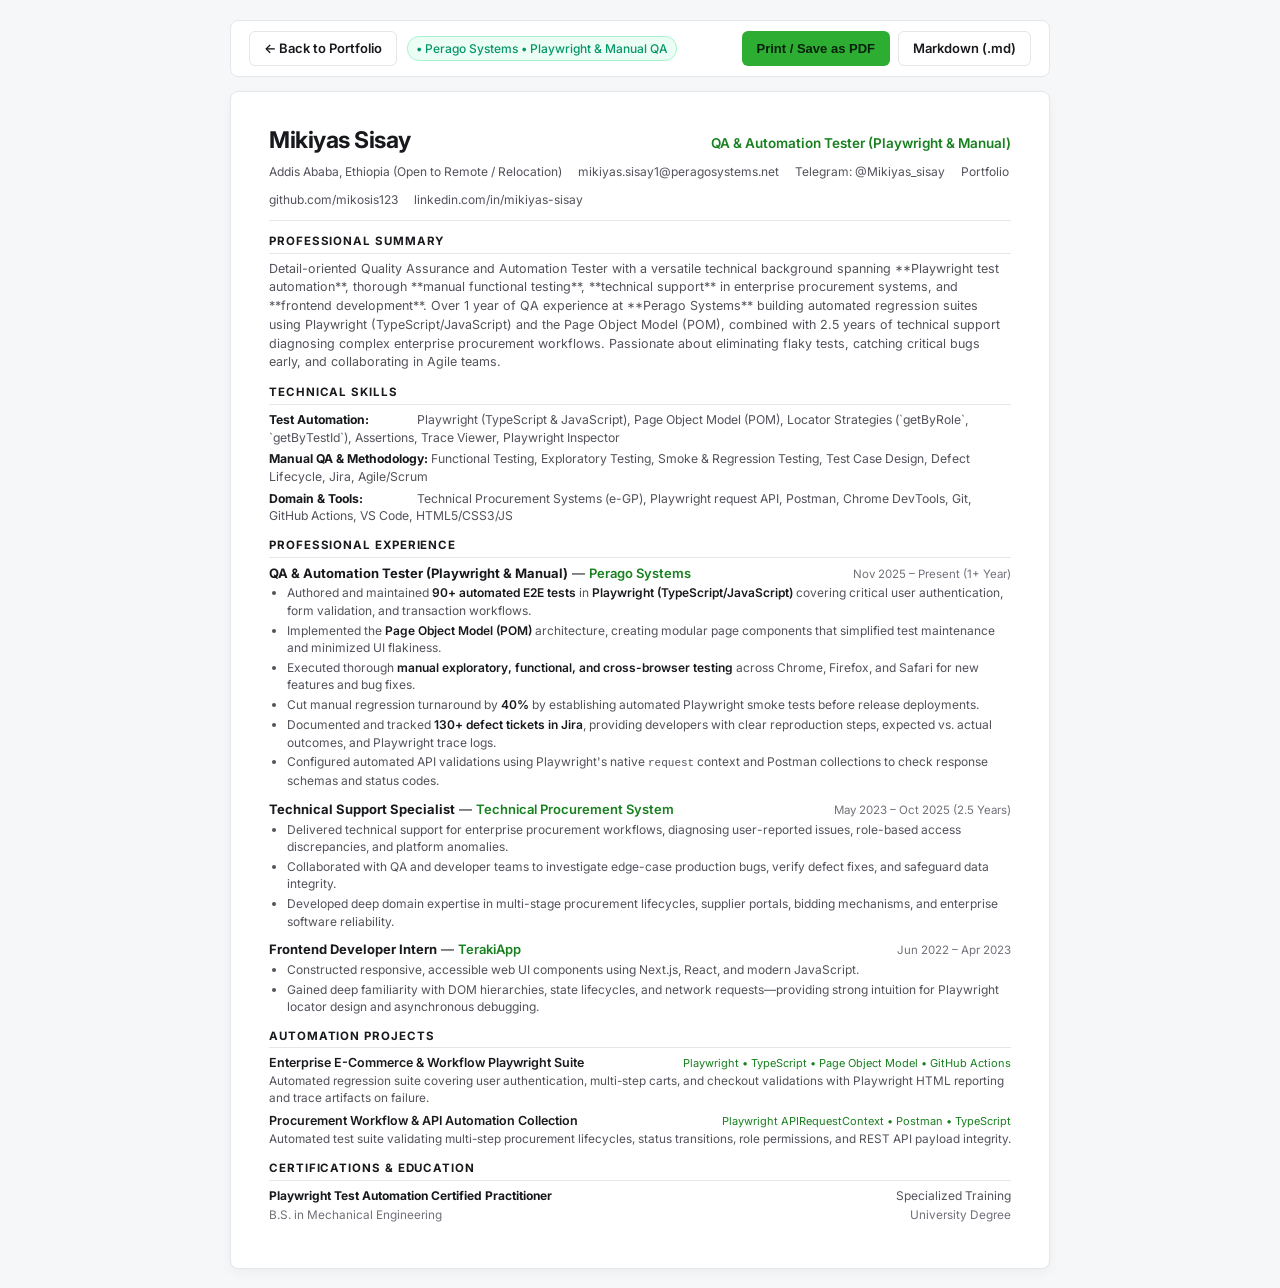
==== cv.html @ 5890d09b "Initial commit: Playwright Report QA Portfolio and ATS CV for Mikiyas Sisay" ====
<!DOCTYPE html>
<html lang="en">
<head>
  <meta charset="UTF-8">
  <meta name="viewport" content="width=device-width, initial-scale=1.0">
  <title>Mikiyas Sisay - QA & Automation Tester (Playwright & Manual) | CV</title>
  <meta name="description" content="Resume of Mikiyas Sisay, QA & Automation Tester with 1 year at Perago Systems (Playwright & Manual), 2.5 years technical support in Technical Procurement Systems, and frontend developer background.">
  <link rel="preconnect" href="https://fonts.googleapis.com">
  <link rel="preconnect" href="https://fonts.gstatic.com" crossorigin>
  <link href="https://fonts.googleapis.com/css2?family=Inter:wght@400;500;600;700&display=swap" rel="stylesheet">
  <style>
    :root {
      --text-main: #18191d;
      --text-muted: #52525b;
      --text-light: #71717a;
      --accent: #18801f;
      --pass: #2ead33;
      --pass-ink: #06210a;
      --border: #e4e6ea;
      --bg: #f6f7f8;
      --card-bg: #ffffff;
      --font: 'Inter', -apple-system, BlinkMacSystemFont, "Segoe UI", Roboto, sans-serif;
    }

    * {
      box-sizing: border-box;
      margin: 0;
      padding: 0;
    }

    body {
      font-family: var(--font);
      color: var(--text-main);
      background-color: var(--bg);
      line-height: 1.45;
      font-size: 13px;
      -webkit-font-smoothing: antialiased;
      padding: 20px 16px;
    }

    /* Top Action Bar */
    .action-bar {
      max-width: 820px;
      margin: 0 auto 14px auto;
      display: flex;
      justify-content: space-between;
      align-items: center;
      gap: 12px;
      padding: 10px 18px;
      background: #ffffff;
      border: 1px solid var(--border);
      border-radius: 8px;
    }

    .btn {
      display: inline-flex;
      align-items: center;
      gap: 6px;
      padding: 7px 14px;
      font-size: 13px;
      font-weight: 600;
      border-radius: 6px;
      text-decoration: none;
      cursor: pointer;
      border: 1px solid transparent;
      transition: all 0.15s ease;
    }

    .btn-primary {
      background: var(--pass);
      color: var(--pass-ink);
    }

    .btn-primary:hover {
      filter: brightness(0.95);
    }

    .btn-outline {
      background: #ffffff;
      color: var(--text-main);
      border-color: var(--border);
    }

    .btn-outline:hover {
      background: #f4f4f5;
    }

    .badge-status {
      font-size: 12px;
      font-weight: 500;
      color: #059669;
      background: #ecfdf5;
      padding: 3px 8px;
      border-radius: 12px;
      border: 1px solid #a7f3d0;
    }

    /* CV Document Container */
    .cv-container {
      max-width: 820px;
      margin: 0 auto;
      background: var(--card-bg);
      padding: 32px 38px;
      border-radius: 8px;
      border: 1px solid var(--border);
      box-shadow: 0 4px 12px rgba(0, 0, 0, 0.04);
    }

    /* Header */
    header {
      border-bottom: 1.5px solid var(--border);
      padding-bottom: 12px;
      margin-bottom: 12px;
    }

    .name-title {
      display: flex;
      justify-content: space-between;
      align-items: baseline;
      flex-wrap: wrap;
      gap: 6px;
    }

    h1 {
      font-size: 23px;
      font-weight: 700;
      color: var(--text-main);
      letter-spacing: -0.02em;
    }

    .role-title {
      font-size: 13.5px;
      font-weight: 600;
      color: var(--accent);
    }

    .contact-row {
      display: flex;
      flex-wrap: wrap;
      gap: 10px 16px;
      font-size: 12px;
      color: var(--text-muted);
      margin-top: 6px;
    }

    .contact-row a {
      color: var(--text-muted);
      text-decoration: none;
    }

    .contact-row a:hover {
      color: var(--accent);
    }

    /* Section Styles */
    section {
      margin-bottom: 12px;
    }

    .section-title {
      font-size: 11.5px;
      font-weight: 700;
      text-transform: uppercase;
      letter-spacing: 0.08em;
      color: var(--text-main);
      border-bottom: 1px solid var(--border);
      padding-bottom: 3px;
      margin-bottom: 6px;
    }

    .summary-text {
      color: var(--text-muted);
      font-size: 12.5px;
      line-height: 1.5;
    }

    /* Skills */
    .skills-list {
      display: flex;
      flex-direction: column;
      gap: 4px;
      font-size: 12.2px;
    }

    .skill-line strong {
      color: var(--text-main);
      min-width: 145px;
      display: inline-block;
    }

    .skill-line span {
      color: var(--text-muted);
    }

    /* Experience */
    .exp-item {
      margin-bottom: 10px;
    }

    .exp-item:last-child {
      margin-bottom: 0;
    }

    .exp-head {
      display: flex;
      justify-content: space-between;
      align-items: baseline;
      flex-wrap: wrap;
      gap: 4px;
      margin-bottom: 2px;
    }

    .exp-role {
      font-weight: 700;
      font-size: 13px;
      color: var(--text-main);
    }

    .exp-company {
      font-weight: 600;
      color: var(--accent);
    }

    .exp-date {
      font-size: 11.5px;
      color: var(--text-light);
    }

    ul.bullets {
      list-style-type: disc;
      padding-left: 18px;
      display: flex;
      flex-direction: column;
      gap: 2.5px;
    }

    ul.bullets li {
      font-size: 12px;
      color: var(--text-muted);
      line-height: 1.45;
    }

    ul.bullets strong {
      color: var(--text-main);
      font-weight: 600;
    }

    /* Projects */
    .proj-item {
      margin-bottom: 6px;
    }

    .proj-item:last-child {
      margin-bottom: 0;
    }

    .proj-head {
      display: flex;
      justify-content: space-between;
      align-items: baseline;
      gap: 6px;
      margin-bottom: 1px;
    }

    .proj-name {
      font-weight: 600;
      font-size: 12.5px;
      color: var(--text-main);
    }

    .proj-tech {
      font-size: 11px;
      color: var(--accent);
    }

    .proj-desc {
      font-size: 11.8px;
      color: var(--text-muted);
      line-height: 1.4;
    }

    /* Education */
    .edu-line {
      display: flex;
      justify-content: space-between;
      font-size: 12px;
      color: var(--text-muted);
      margin-bottom: 2px;
    }

    .edu-line strong {
      color: var(--text-main);
    }

    /* Print Setup */
    @media print {
      body {
        background: #ffffff !important;
        padding: 0 !important;
        font-size: 11px !important;
        line-height: 1.35 !important;
      }

      .action-bar {
        display: none !important;
      }

      .cv-container {
        border: none !important;
        box-shadow: none !important;
        padding: 0 !important;
        max-width: 100% !important;
      }

      header {
        margin-bottom: 8px !important;
        padding-bottom: 6px !important;
      }

      h1 {
        font-size: 19px !important;
      }

      .role-title {
        font-size: 12px !important;
      }

      section {
        margin-bottom: 8px !important;
      }

      .section-title {
        font-size: 10.5px !important;
        margin-bottom: 4px !important;
        padding-bottom: 2px !important;
      }

      ul.bullets li, .summary-text, .proj-desc, .skills-list {
        font-size: 10.8px !important;
        line-height: 1.35 !important;
      }

      @page {
        size: A4;
        margin: 8mm 12mm 8mm 12mm;
      }
    }
  </style>
</head>
<body>

  <!-- Top Action Navigation -->
  <div class="action-bar">
    <div style="display: flex; align-items: center; gap: 10px;">
      <a href="index.html" class="btn btn-outline">
        &larr; Back to Portfolio
      </a>
      <span class="badge-status">
        &bull; Perago Systems &bull; Playwright &amp; Manual QA
      </span>
    </div>

    <div style="display: flex; gap: 8px;">
      <button onclick="window.print()" class="btn btn-primary">
        Print / Save as PDF
      </button>
      <a href="resume.md" download="Mikiyas_Sisay_QA_CV.md" class="btn btn-outline">
        Markdown (.md)
      </a>
    </div>
  </div>

  <!-- Main CV Container -->
  <div class="cv-container">
    <!-- Header -->
    <header>
      <div class="name-title">
        <h1>Mikiyas Sisay</h1>
        <div class="role-title">QA &amp; Automation Tester (Playwright &amp; Manual)</div>
      </div>
      <div class="contact-row">
        <span>Addis Ababa, Ethiopia (Open to Remote / Relocation)</span>
        <a href="mailto:mikiyas.sisay1@peragosystems.net">mikiyas.sisay1@peragosystems.net</a>
        <a href="https://t.me/Mikiyas_sisay" target="_blank">Telegram: @Mikiyas_sisay</a>
        <a href="index.html">Portfolio</a>
        <a href="https://github.com/mikosis123" target="_blank">github.com/mikosis123</a>
        <a href="https://www.linkedin.com/in/mikiyas-sisay/" target="_blank">linkedin.com/in/mikiyas-sisay</a>
      </div>
    </header>

    <!-- Professional Summary -->
    <section>
      <div class="section-title">Professional Summary</div>
      <p class="summary-text">
        Detail-oriented Quality Assurance and Automation Tester with a versatile technical background spanning **Playwright test automation**, thorough **manual functional testing**, **technical support** in enterprise procurement systems, and **frontend development**. Over 1 year of QA experience at **Perago Systems** building automated regression suites using Playwright (TypeScript/JavaScript) and the Page Object Model (POM), combined with 2.5 years of technical support diagnosing complex enterprise procurement workflows. Passionate about eliminating flaky tests, catching critical bugs early, and collaborating in Agile teams.
      </p>
    </section>

    <!-- Skills Matrix -->
    <section>
      <div class="section-title">Technical Skills</div>
      <div class="skills-list">
        <div class="skill-line">
          <strong>Test Automation:</strong>
          <span>Playwright (TypeScript &amp; JavaScript), Page Object Model (POM), Locator Strategies (`getByRole`, `getByTestId`), Assertions, Trace Viewer, Playwright Inspector</span>
        </div>
        <div class="skill-line">
          <strong>Manual QA &amp; Methodology:</strong>
          <span>Functional Testing, Exploratory Testing, Smoke &amp; Regression Testing, Test Case Design, Defect Lifecycle, Jira, Agile/Scrum</span>
        </div>
        <div class="skill-line">
          <strong>Domain &amp; Tools:</strong>
          <span>Technical Procurement Systems (e-GP), Playwright request API, Postman, Chrome DevTools, Git, GitHub Actions, VS Code, HTML5/CSS3/JS</span>
        </div>
      </div>
    </section>

    <!-- Experience -->
    <section>
      <div class="section-title">Professional Experience</div>

      <!-- Experience 1: Perago Systems -->
      <article class="exp-item">
        <div class="exp-head">
          <div>
            <span class="exp-role">QA &amp; Automation Tester (Playwright &amp; Manual)</span> &mdash; <span class="exp-company">Perago Systems</span>
          </div>
          <span class="exp-date">Nov 2025 &ndash; Present (1+ Year)</span>
        </div>
        <ul class="bullets">
          <li>Authored and maintained <strong>90+ automated E2E tests</strong> in <strong>Playwright (TypeScript/JavaScript)</strong> covering critical user authentication, form validation, and transaction workflows.</li>
          <li>Implemented the <strong>Page Object Model (POM)</strong> architecture, creating modular page components that simplified test maintenance and minimized UI flakiness.</li>
          <li>Executed thorough <strong>manual exploratory, functional, and cross-browser testing</strong> across Chrome, Firefox, and Safari for new features and bug fixes.</li>
          <li>Cut manual regression turnaround by <strong>40%</strong> by establishing automated Playwright smoke tests before release deployments.</li>
          <li>Documented and tracked <strong>130+ defect tickets in Jira</strong>, providing developers with clear reproduction steps, expected vs. actual outcomes, and Playwright trace logs.</li>
          <li>Configured automated API validations using Playwright's native <code style="font-size:11px;">request</code> context and Postman collections to check response schemas and status codes.</li>
        </ul>
      </article>

      <!-- Experience 2: Technical Procurement System -->
      <article class="exp-item">
        <div class="exp-head">
          <div>
            <span class="exp-role">Technical Support Specialist</span> &mdash; <span class="exp-company">Technical Procurement System</span>
          </div>
          <span class="exp-date">May 2023 &ndash; Oct 2025 (2.5 Years)</span>
        </div>
        <ul class="bullets">
          <li>Delivered technical support for enterprise procurement workflows, diagnosing user-reported issues, role-based access discrepancies, and platform anomalies.</li>
          <li>Collaborated with QA and developer teams to investigate edge-case production bugs, verify defect fixes, and safeguard data integrity.</li>
          <li>Developed deep domain expertise in multi-stage procurement lifecycles, supplier portals, bidding mechanisms, and enterprise software reliability.</li>
        </ul>
      </article>

      <!-- Experience 3: Frontend Intern -->
      <article class="exp-item">
        <div class="exp-head">
          <div>
            <span class="exp-role">Frontend Developer Intern</span> &mdash; <span class="exp-company">TerakiApp</span>
          </div>
          <span class="exp-date">Jun 2022 &ndash; Apr 2023</span>
        </div>
        <ul class="bullets">
          <li>Constructed responsive, accessible web UI components using Next.js, React, and modern JavaScript.</li>
          <li>Gained deep familiarity with DOM hierarchies, state lifecycles, and network requests—providing strong intuition for Playwright locator design and asynchronous debugging.</li>
        </ul>
      </article>
    </section>

    <!-- Featured Projects -->
    <section>
      <div class="section-title">Automation Projects</div>
      <div class="proj-item">
        <div class="proj-head">
          <span class="proj-name">Enterprise E-Commerce &amp; Workflow Playwright Suite</span>
          <span class="proj-tech">Playwright • TypeScript • Page Object Model • GitHub Actions</span>
        </div>
        <p class="proj-desc">
          Automated regression suite covering user authentication, multi-step carts, and checkout validations with Playwright HTML reporting and trace artifacts on failure.
        </p>
      </div>

      <div class="proj-item">
        <div class="proj-head">
          <span class="proj-name">Procurement Workflow &amp; API Automation Collection</span>
          <span class="proj-tech">Playwright APIRequestContext • Postman • TypeScript</span>
        </div>
        <p class="proj-desc">
          Automated test suite validating multi-step procurement lifecycles, status transitions, role permissions, and REST API payload integrity.
        </p>
      </div>
    </section>

    <!-- Certifications & Education -->
    <section>
      <div class="section-title">Certifications &amp; Education</div>
      <div class="edu-line">
        <div><strong>Playwright Test Automation Certified Practitioner</strong></div>
        <span>Specialized Training</span>
      </div>
      <div class="edu-line" style="color: var(--text-light); font-size: 11.8px; margin-top: 3px;">
        <div>B.S. in Mechanical Engineering</div>
        <span>University Degree</span>
      </div>
    </section>
  </div>

</body>
</html>
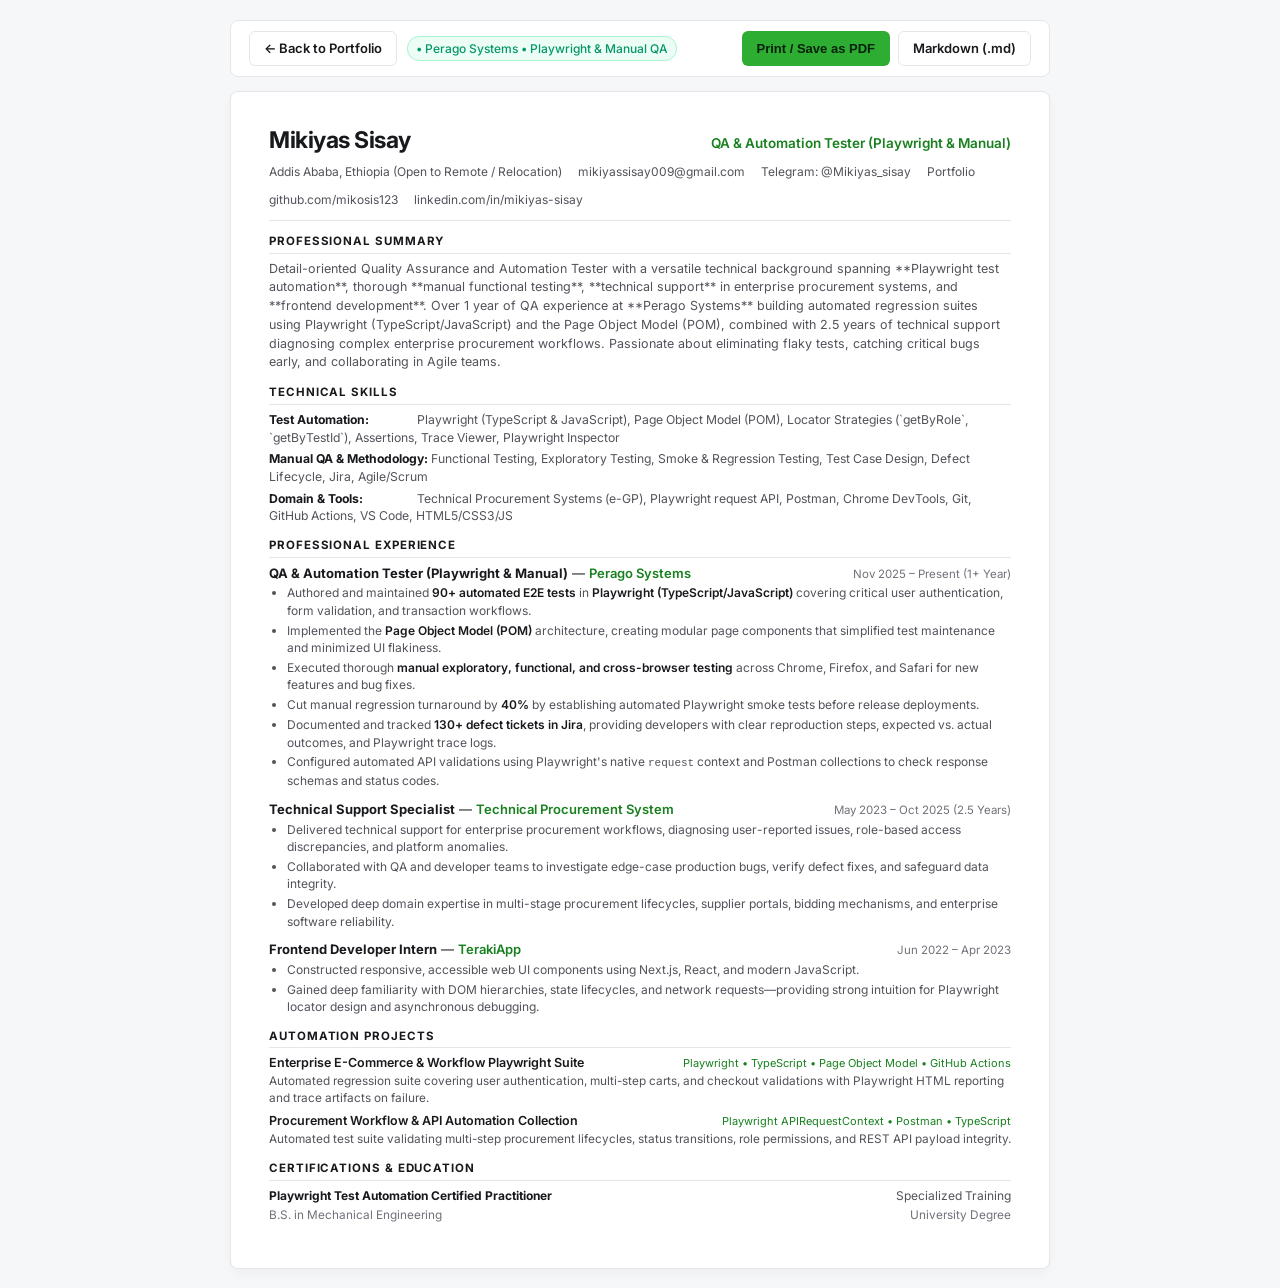
==== commit c2120bfd: "Update contact email to mikiyassisay009@gmail.com" ====
--- a/cv.html
+++ b/cv.html
@@ -380,7 +380,7 @@
       </div>
       <div class="contact-row">
         <span>Addis Ababa, Ethiopia (Open to Remote / Relocation)</span>
-        <a href="mailto:mikiyas.sisay1@peragosystems.net">mikiyas.sisay1@peragosystems.net</a>
+        <a href="mailto:mikiyassisay009@gmail.com">mikiyassisay009@gmail.com</a>
         <a href="https://t.me/Mikiyas_sisay" target="_blank">Telegram: @Mikiyas_sisay</a>
         <a href="index.html">Portfolio</a>
         <a href="https://github.com/mikosis123" target="_blank">github.com/mikosis123</a>
